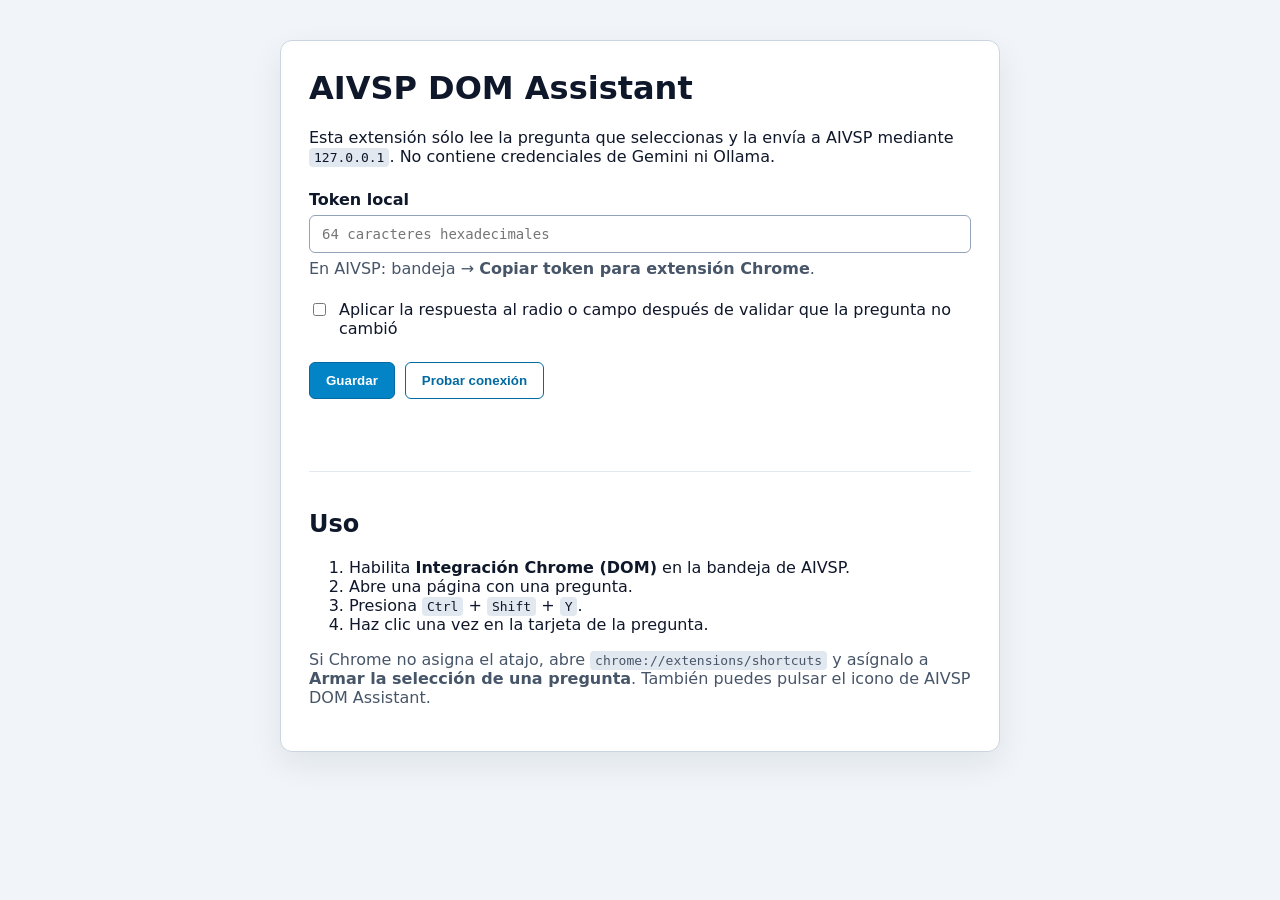
==== chrome-extension/options.html @ 54dd26ba "feat: prepare v0.2.0-beta.1 candidate" ====
<!doctype html>
<html lang="es">
<head>
  <meta charset="utf-8">
  <meta name="viewport" content="width=device-width, initial-scale=1">
  <title>AIVSP DOM Assistant</title>
  <link rel="stylesheet" href="options.css">
</head>
<body>
  <main>
    <h1>AIVSP DOM Assistant</h1>
    <p>
      Esta extensión sólo lee la pregunta que seleccionas y la envía a AIVSP mediante
      <code>127.0.0.1</code>. No contiene credenciales de Gemini ni Ollama.
    </p>

    <label for="bridge-token">Token local</label>
    <input
      id="bridge-token"
      type="password"
      spellcheck="false"
      autocomplete="off"
      placeholder="64 caracteres hexadecimales">
    <p class="hint">
      En AIVSP: bandeja → <strong>Copiar token para extensión Chrome</strong>.
    </p>

    <label class="checkbox">
      <input id="apply-answers" type="checkbox">
      Aplicar la respuesta al radio o campo después de validar que la pregunta no cambió
    </label>

    <div class="actions">
      <button id="save" type="button">Guardar</button>
      <button id="test" type="button" class="secondary">Probar conexión</button>
    </div>
    <output id="status" aria-live="polite"></output>

    <section>
      <h2>Uso</h2>
      <ol>
        <li>Habilita <strong>Integración Chrome (DOM)</strong> en la bandeja de AIVSP.</li>
        <li>Abre una página con una pregunta.</li>
        <li>Presiona <kbd>Ctrl</kbd> + <kbd>Shift</kbd> + <kbd>Y</kbd>.</li>
        <li>Haz clic una vez en la tarjeta de la pregunta.</li>
      </ol>
      <p class="hint">
        Si Chrome no asigna el atajo, abre <code>chrome://extensions/shortcuts</code>
        y asígnalo a <strong>Armar la selección de una pregunta</strong>. También
        puedes pulsar el icono de AIVSP DOM Assistant.
      </p>
    </section>
  </main>
  <script src="options.js"></script>
</body>
</html>
---- chrome-extension/options.css ----
:root {
  color-scheme: light dark;
  font-family: system-ui, -apple-system, "Segoe UI", sans-serif;
}

body {
  margin: 0;
  background: #f1f5f9;
  color: #0f172a;
}

main {
  box-sizing: border-box;
  max-width: 720px;
  margin: 40px auto;
  padding: 28px;
  border: 1px solid #cbd5e1;
  border-radius: 12px;
  background: #fff;
  box-shadow: 0 12px 32px rgba(15, 23, 42, .08);
}

h1 {
  margin-top: 0;
}

label:not(.checkbox) {
  display: block;
  margin-top: 24px;
  margin-bottom: 6px;
  font-weight: 700;
}

input[type="password"] {
  box-sizing: border-box;
  width: 100%;
  padding: 10px 12px;
  border: 1px solid #94a3b8;
  border-radius: 6px;
  font: 500 14px ui-monospace, monospace;
}

.hint {
  margin-top: 6px;
  color: #475569;
}

.checkbox {
  display: flex;
  gap: 10px;
  align-items: flex-start;
  margin-top: 22px;
}

.actions {
  display: flex;
  gap: 10px;
  margin-top: 24px;
}

button {
  padding: 10px 16px;
  border: 1px solid #0369a1;
  border-radius: 6px;
  background: #0284c7;
  color: #fff;
  font-weight: 700;
  cursor: pointer;
}

button.secondary {
  background: #fff;
  color: #0369a1;
}

output {
  display: block;
  min-height: 24px;
  margin-top: 18px;
  font-weight: 700;
}

output.success {
  color: #15803d;
}

output.error {
  color: #b91c1c;
}

section {
  margin-top: 30px;
  padding-top: 18px;
  border-top: 1px solid #e2e8f0;
}

kbd,
code {
  padding: 2px 5px;
  border-radius: 4px;
  background: #e2e8f0;
}

@media (prefers-color-scheme: dark) {
  body {
    background: #020617;
    color: #e2e8f0;
  }

  main {
    border-color: #334155;
    background: #0f172a;
  }

  .hint {
    color: #94a3b8;
  }

  button.secondary {
    background: #0f172a;
    color: #7dd3fc;
  }

  kbd,
  code {
    background: #334155;
  }
}
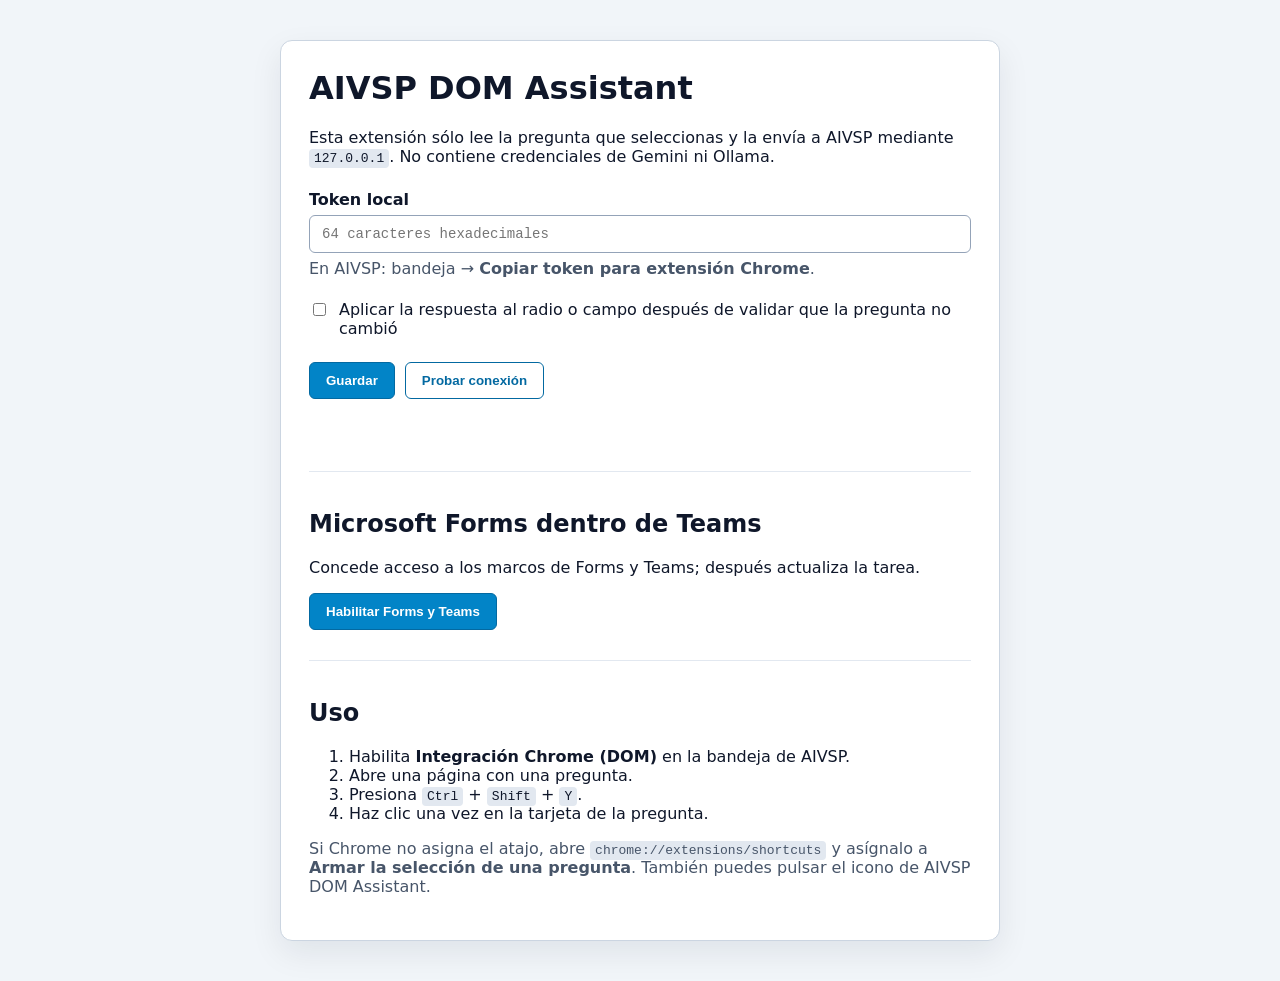
==== commit d7e372a1: "fix: reconstruct DOM extension 0.2.9 safeguards" ====
--- a/chrome-extension/options.html
+++ b/chrome-extension/options.html
@@ -35,6 +35,11 @@
       <button id="test" type="button" class="secondary">Probar conexión</button>
     </div>
     <output id="status" aria-live="polite"></output>
+    <section>
+      <h2>Microsoft Forms dentro de Teams</h2>
+      <p>Concede acceso a los marcos de Forms y Teams; después actualiza la tarea.</p>
+      <button id="enable-microsoft-frames" type="button">Habilitar Forms y Teams</button>
+    </section>
 
     <section>
       <h2>Uso</h2>
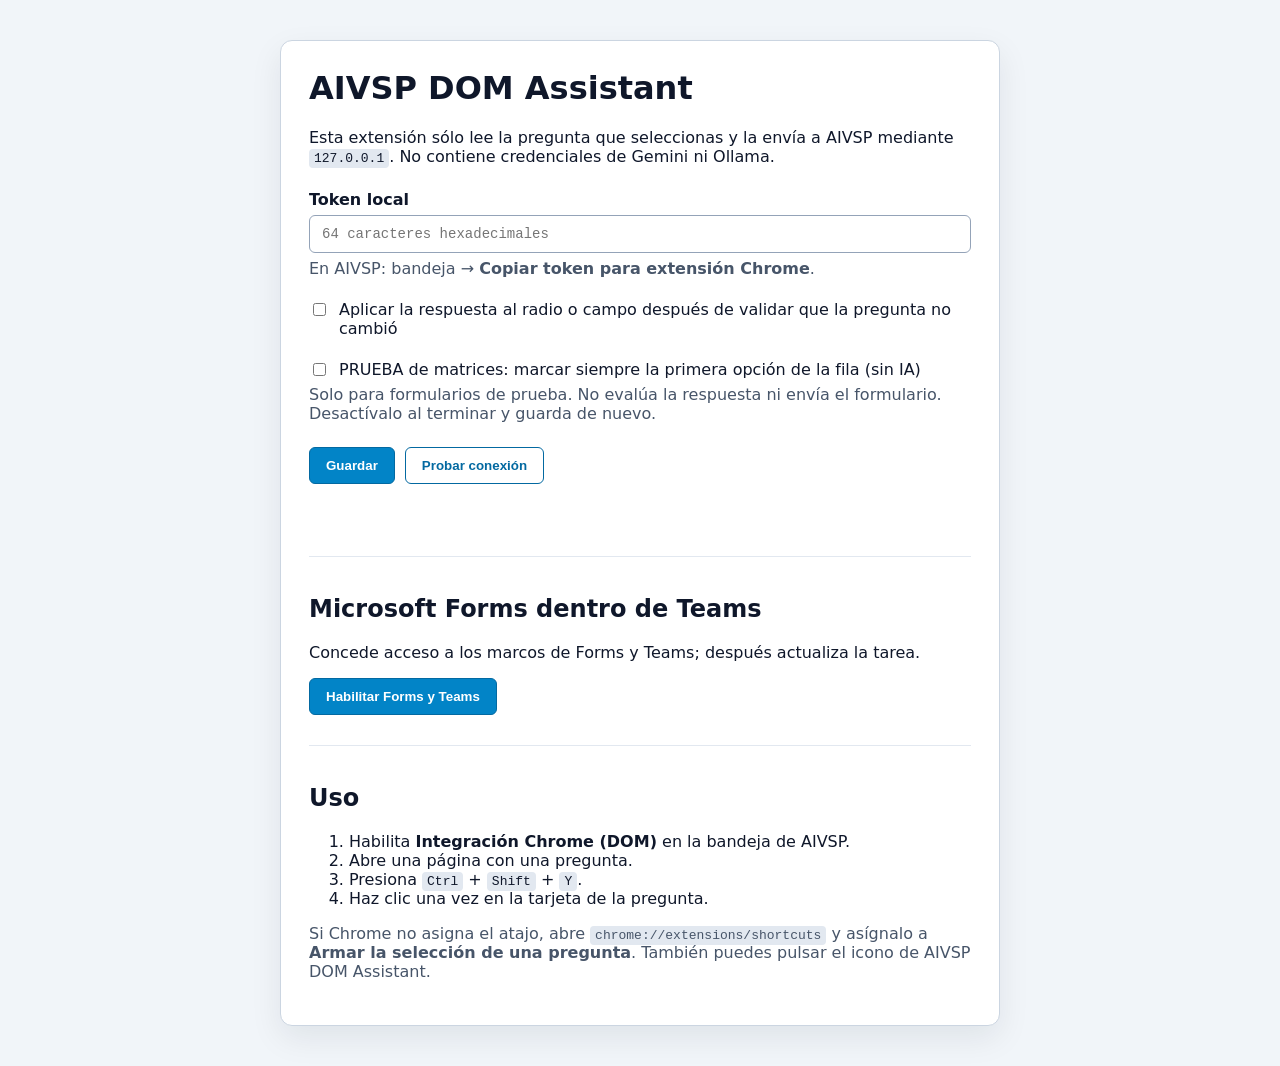
==== commit 650c9202: "feat: add opt-in deterministic matrix integration test mode" ====
--- a/chrome-extension/options.html
+++ b/chrome-extension/options.html
@@ -30,6 +30,12 @@
       Aplicar la respuesta al radio o campo después de validar que la pregunta no cambió
     </label>
 
+    <label class="checkbox">
+      <input id="matrix-test-mode" type="checkbox">
+      PRUEBA de matrices: marcar siempre la primera opción de la fila (sin IA)
+    </label>
+    <p class="hint">Solo para formularios de prueba. No evalúa la respuesta ni envía el formulario.
+      Desactívalo al terminar y guarda de nuevo.</p>
     <div class="actions">
       <button id="save" type="button">Guardar</button>
       <button id="test" type="button" class="secondary">Probar conexión</button>
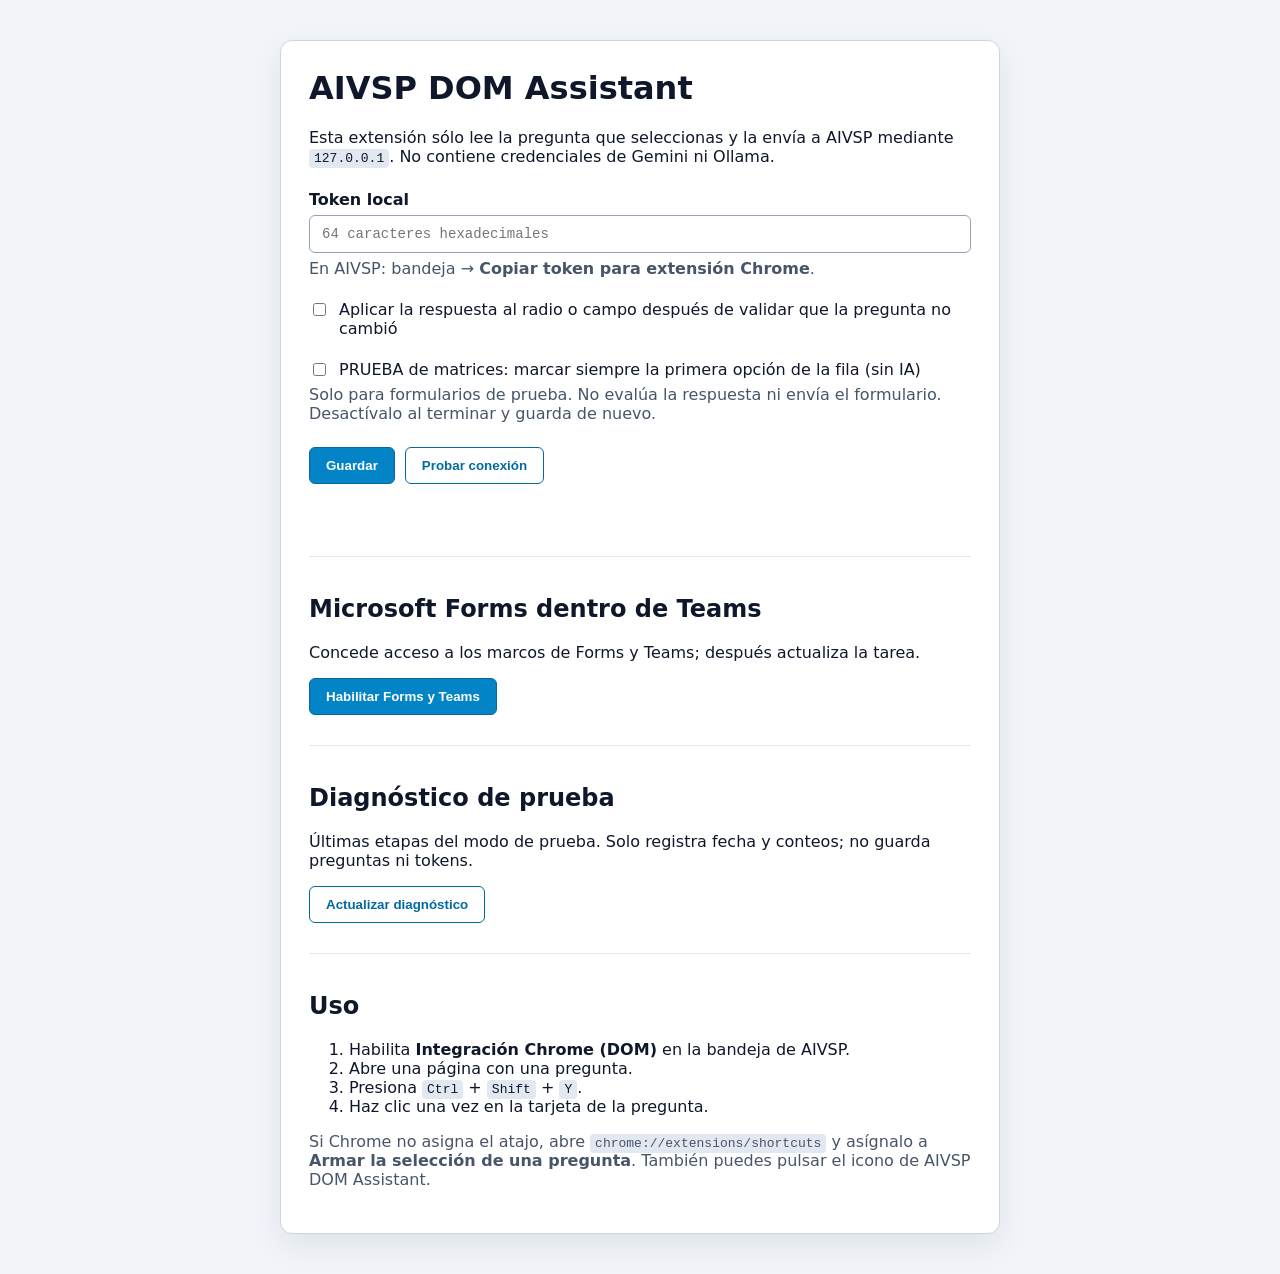
==== commit 9117cd76: "fix: expose Teams matrix test diagnostics and verify radio selection" ====
--- a/chrome-extension/options.html
+++ b/chrome-extension/options.html
@@ -46,6 +46,12 @@
       <p>Concede acceso a los marcos de Forms y Teams; después actualiza la tarea.</p>
       <button id="enable-microsoft-frames" type="button">Habilitar Forms y Teams</button>
     </section>
+    <section>
+      <h2>Diagnóstico de prueba</h2>
+      <p>Últimas etapas del modo de prueba. Solo registra fecha y conteos; no guarda preguntas ni tokens.</p>
+      <button id="refresh-diagnostics" type="button" class="secondary">Actualizar diagnóstico</button>
+      <pre id="matrix-diagnostics" aria-live="polite"></pre>
+    </section>
 
     <section>
       <h2>Uso</h2>
--- a/chrome-extension/options.css
+++ b/chrome-extension/options.css
@@ -57,6 +57,8 @@
   gap: 10px;
   margin-top: 24px;
 }
+
+#matrix-diagnostics { white-space: pre-wrap; overflow-wrap: anywhere; font-size: 12px; }
 
 button {
   padding: 10px 16px;
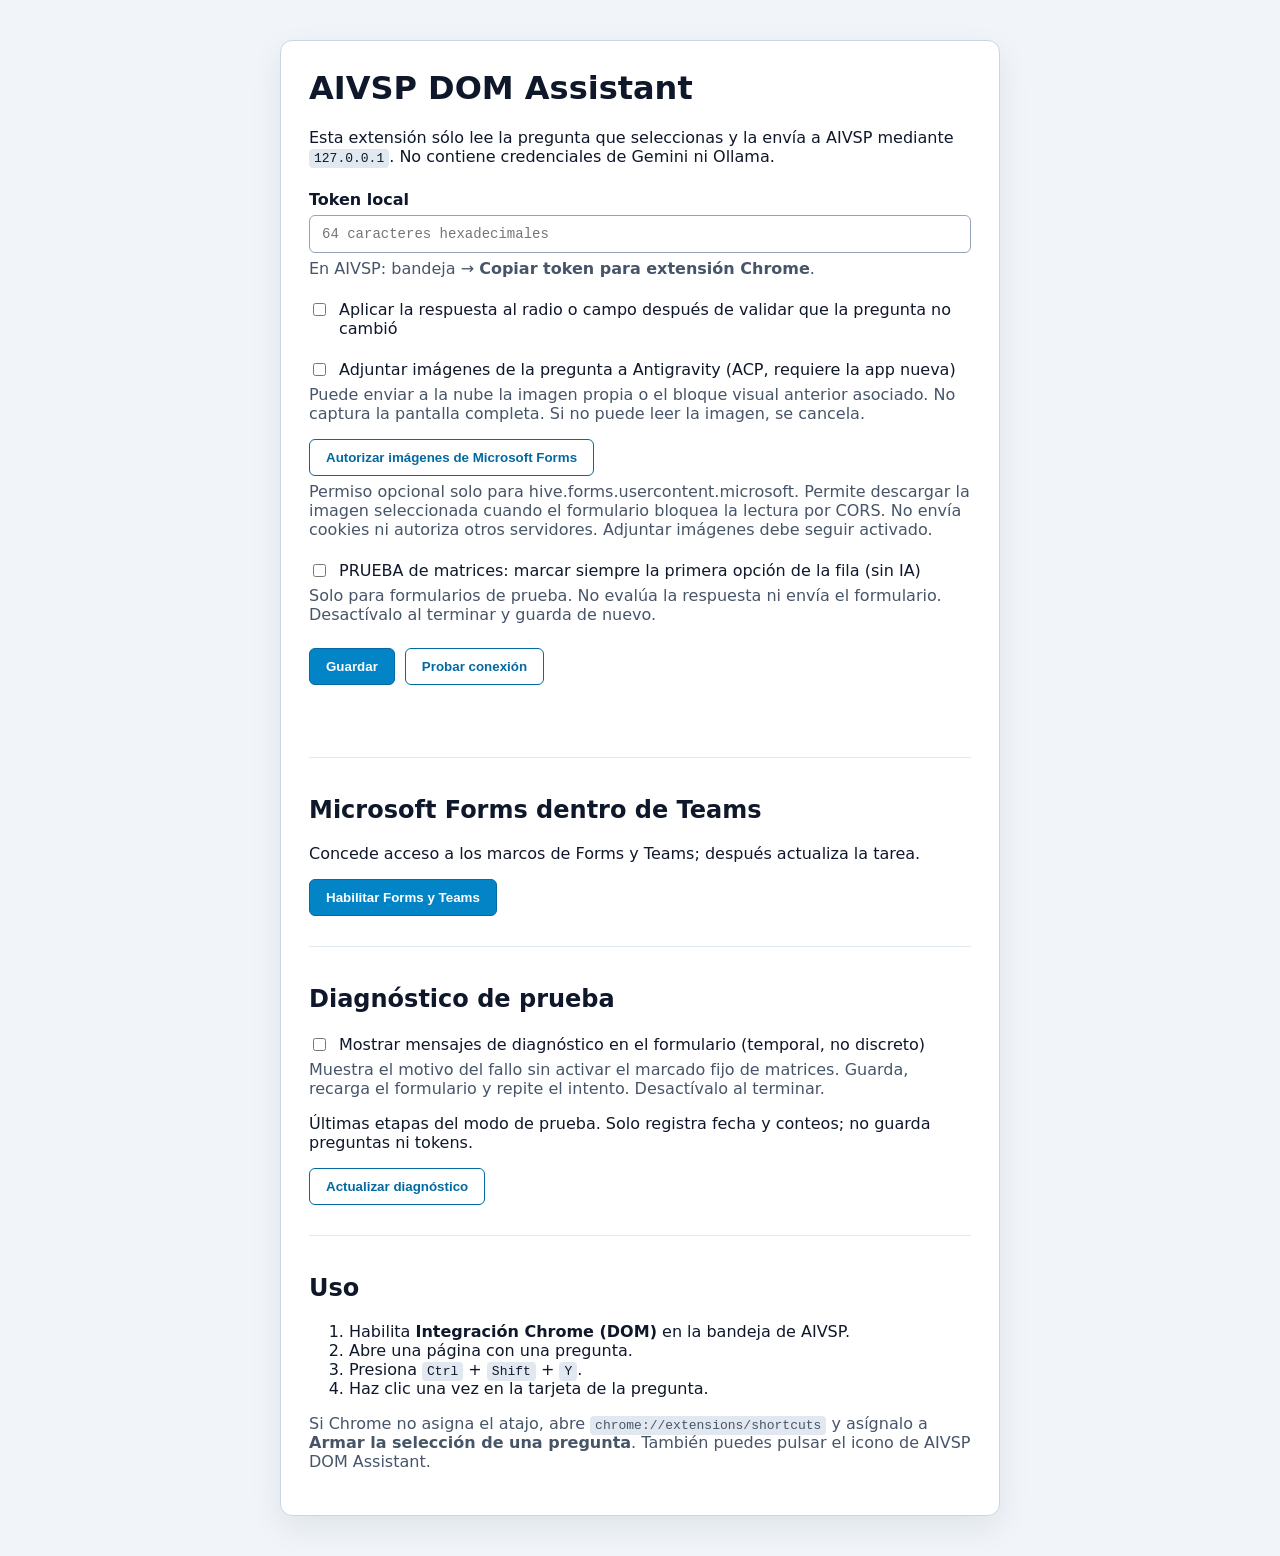
==== commit acdcc6a3: "feat: stabilize visual Forms assistance and Teams safeguards" ====
--- a/chrome-extension/options.html
+++ b/chrome-extension/options.html
@@ -31,6 +31,16 @@
     </label>
 
     <label class="checkbox">
+      <input id="allow-browser-images" type="checkbox">
+      Adjuntar imágenes de la pregunta a Antigravity (ACP, requiere la app nueva)
+    </label>
+    <p class="hint">Puede enviar a la nube la imagen propia o el bloque visual anterior asociado.
+      No captura la pantalla completa. Si no puede leer la imagen, se cancela.</p>
+    <button id="enable-forms-images" type="button" class="secondary">Autorizar imágenes de Microsoft Forms</button>
+    <p class="hint">Permiso opcional solo para hive.forms.usercontent.microsoft.
+      Permite descargar la imagen seleccionada cuando el formulario bloquea la lectura por CORS.
+      No envía cookies ni autoriza otros servidores. Adjuntar imágenes debe seguir activado.</p>
+    <label class="checkbox">
       <input id="matrix-test-mode" type="checkbox">
       PRUEBA de matrices: marcar siempre la primera opción de la fila (sin IA)
     </label>
@@ -48,6 +58,12 @@
     </section>
     <section>
       <h2>Diagnóstico de prueba</h2>
+      <label class="checkbox">
+        <input id="diagnostic-mode" type="checkbox">
+        Mostrar mensajes de diagnóstico en el formulario (temporal, no discreto)
+      </label>
+      <p class="hint">Muestra el motivo del fallo sin activar el marcado fijo de matrices.
+        Guarda, recarga el formulario y repite el intento. Desactívalo al terminar.</p>
       <p>Últimas etapas del modo de prueba. Solo registra fecha y conteos; no guarda preguntas ni tokens.</p>
       <button id="refresh-diagnostics" type="button" class="secondary">Actualizar diagnóstico</button>
       <pre id="matrix-diagnostics" aria-live="polite"></pre>
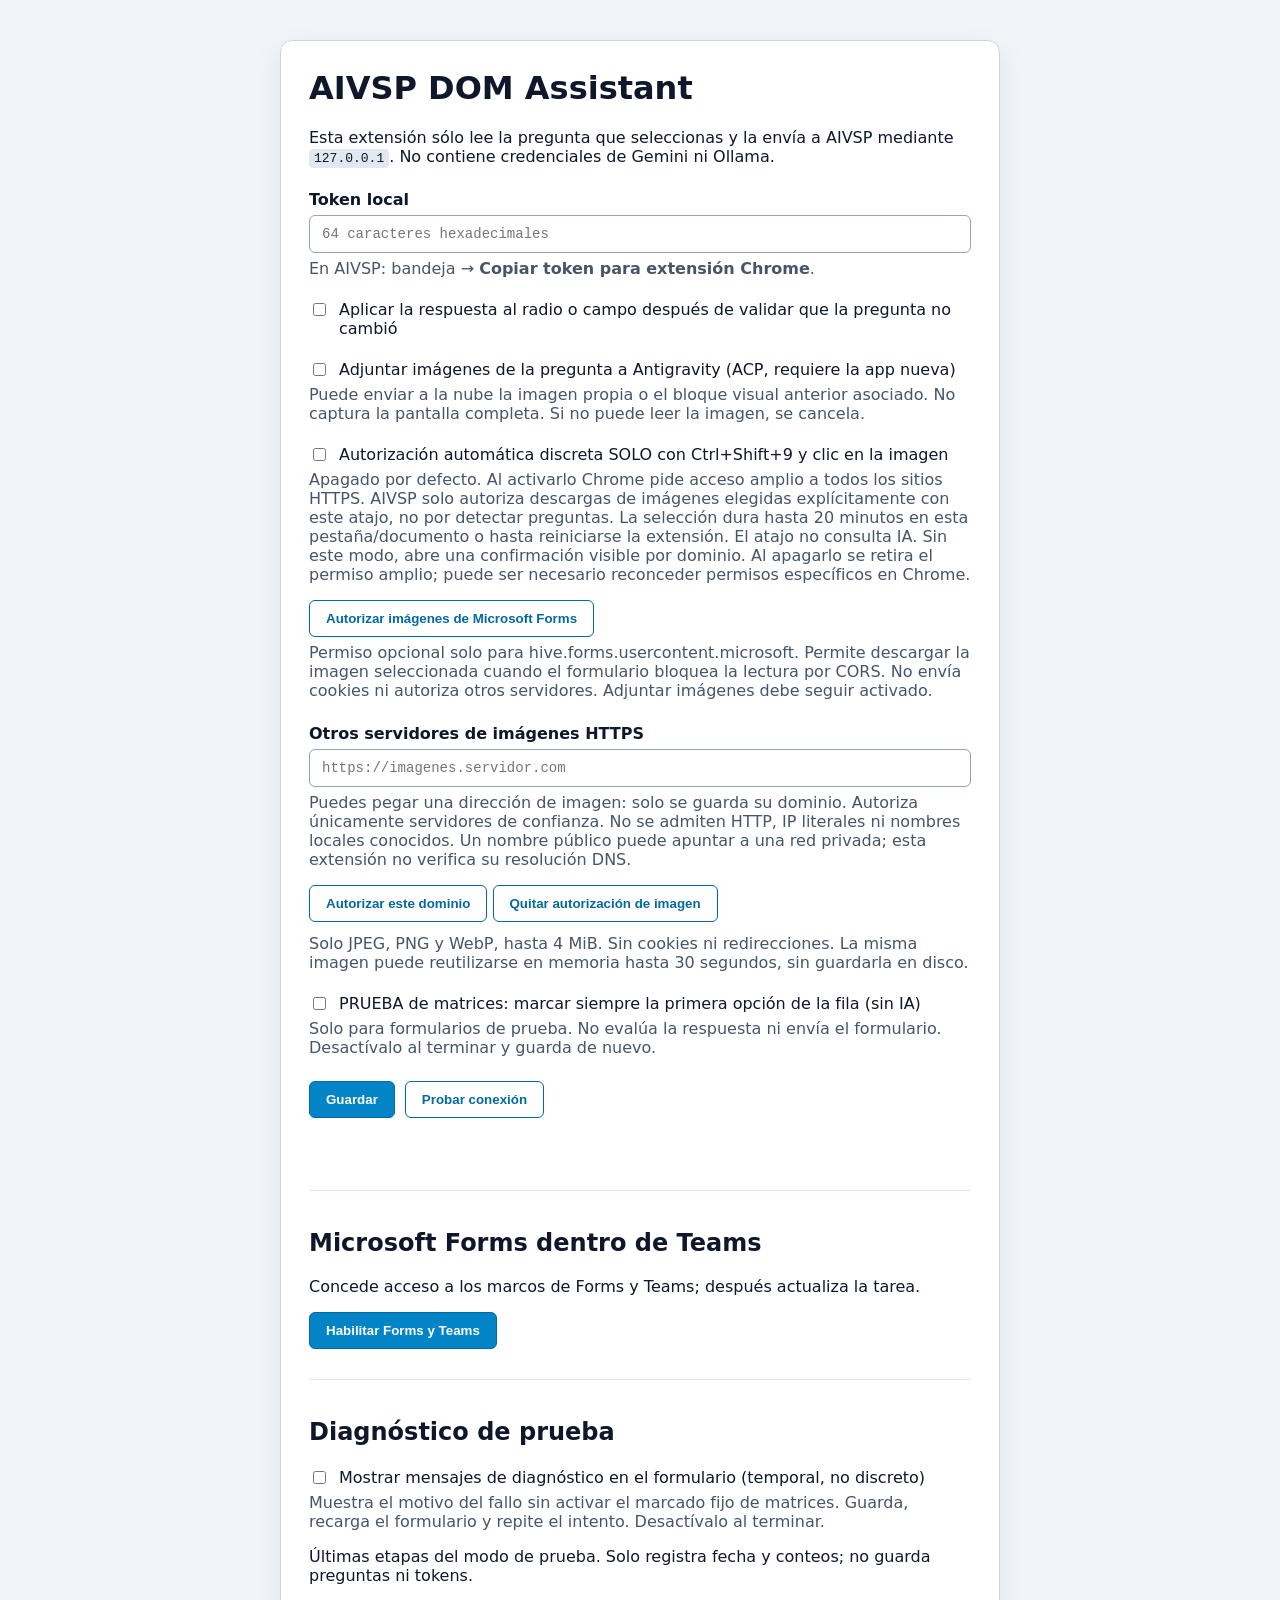
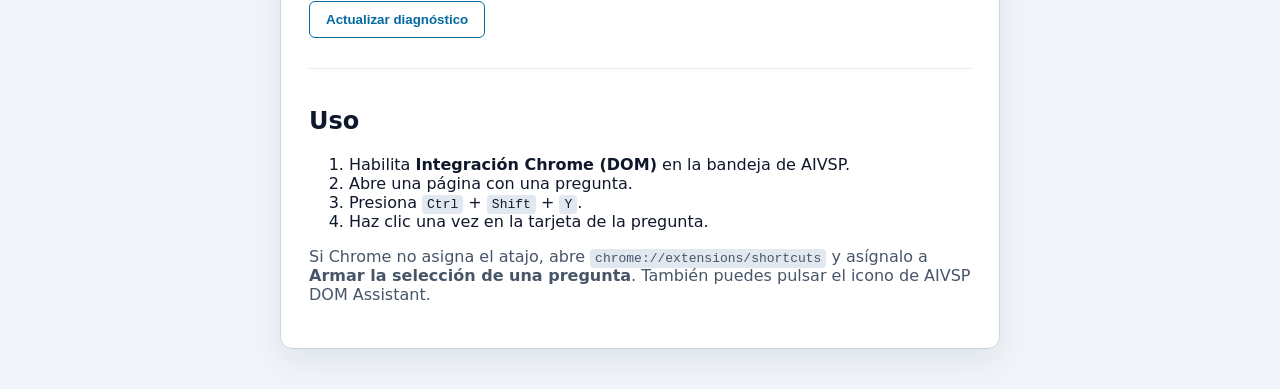
==== commit 31ce1b3a: "feat: add explicit image authorization shortcut and discreet auto mode" ====
--- a/chrome-extension/options.html
+++ b/chrome-extension/options.html
@@ -36,10 +36,29 @@
     </label>
     <p class="hint">Puede enviar a la nube la imagen propia o el bloque visual anterior asociado.
       No captura la pantalla completa. Si no puede leer la imagen, se cancela.</p>
+    <label class="checkbox">
+      <input id="auto-image-authorization" type="checkbox">
+      Autorización automática discreta SOLO con Ctrl+Shift+9 y clic en la imagen
+    </label>
+    <p class="hint">Apagado por defecto. Al activarlo Chrome pide acceso amplio a todos los sitios HTTPS.
+      AIVSP solo autoriza descargas de imágenes elegidas explícitamente con este atajo, no por detectar preguntas.
+      La selección dura hasta 20 minutos en esta pestaña/documento o hasta reiniciarse la extensión.
+      El atajo no consulta IA. Sin este modo, abre una confirmación visible por dominio.
+      Al apagarlo se retira el permiso amplio; puede ser necesario reconceder permisos específicos en Chrome.</p>
     <button id="enable-forms-images" type="button" class="secondary">Autorizar imágenes de Microsoft Forms</button>
     <p class="hint">Permiso opcional solo para hive.forms.usercontent.microsoft.
       Permite descargar la imagen seleccionada cuando el formulario bloquea la lectura por CORS.
       No envía cookies ni autoriza otros servidores. Adjuntar imágenes debe seguir activado.</p>
+    <label for="image-domain">Otros servidores de imágenes HTTPS</label>
+    <input id="image-domain" type="url" spellcheck="false" autocomplete="off" placeholder="https://imagenes.servidor.com">
+    <p class="hint">Puedes pegar una dirección de imagen: solo se guarda su dominio.
+      Autoriza únicamente servidores de confianza. No se admiten HTTP, IP literales ni nombres locales conocidos.
+      Un nombre público puede apuntar a una red privada; esta extensión no verifica su resolución DNS.</p>
+    <button id="authorize-image-domain" type="button" class="secondary">Autorizar este dominio</button>
+    <button id="revoke-image-domain" type="button" class="secondary">Quitar autorización de imagen</button>
+    <pre id="image-domains" aria-label="Dominios de imágenes autorizados"></pre>
+    <p class="hint">Solo JPEG, PNG y WebP, hasta 4 MiB. Sin cookies ni redirecciones.
+      La misma imagen puede reutilizarse en memoria hasta 30 segundos, sin guardarla en disco.</p>
     <label class="checkbox">
       <input id="matrix-test-mode" type="checkbox">
       PRUEBA de matrices: marcar siempre la primera opción de la fila (sin IA)
@@ -84,6 +103,7 @@
       </p>
     </section>
   </main>
+  <script src="image-policy.js"></script>
   <script src="options.js"></script>
 </body>
 </html>
--- a/chrome-extension/options.css
+++ b/chrome-extension/options.css
@@ -31,7 +31,8 @@
   font-weight: 700;
 }
 
-input[type="password"] {
+input[type="password"],
+input[type="url"] {
   box-sizing: border-box;
   width: 100%;
   padding: 10px 12px;
@@ -58,7 +59,7 @@
   margin-top: 24px;
 }
 
-#matrix-diagnostics { white-space: pre-wrap; overflow-wrap: anywhere; font-size: 12px; }
+#matrix-diagnostics, #image-domains { white-space: pre-wrap; overflow-wrap: anywhere; font-size: 12px; }
 
 button {
   padding: 10px 16px;
